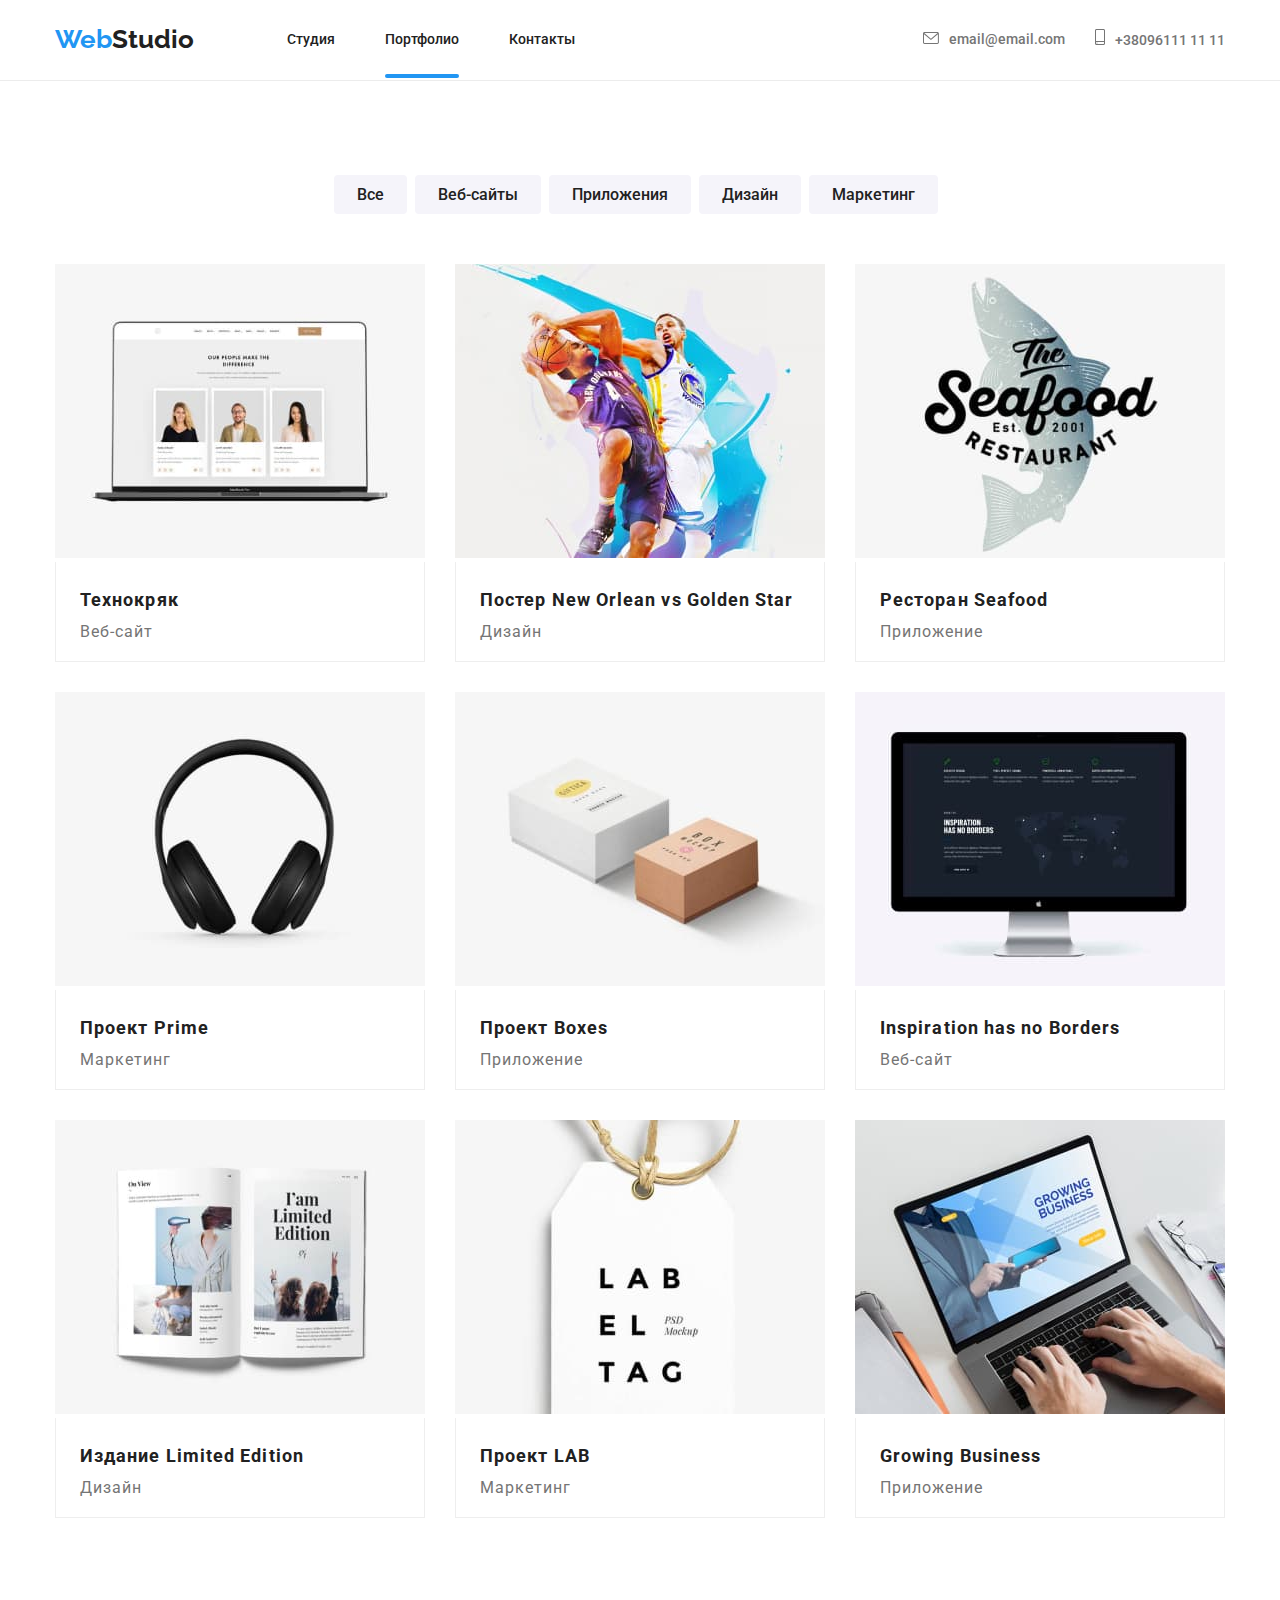
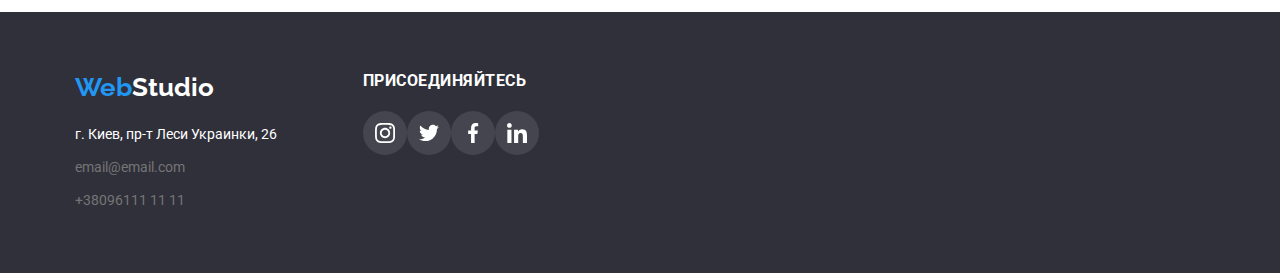
==== portfolio.html @ d04120c4 "5" ====
<!DOCTYPE html>
<html lang="en">
  <head>
    <meta charset="UTF-8" />
    <meta http-equiv="X-UA-Compatible" content="IE=edge" />
    <meta name="viewport" content="width=device-width, initial-scale=1.0" />
    <link rel="preconnect" href="https://fonts.gstatic.com" />
    <link rel="preconnect" href="https://fonts.gstatic.com" />
    <link
      href="https://fonts.googleapis.com/css2?family=Raleway:wght@700&family=Roboto:wght@400;500;700;900&display=swap"
      rel="stylesheet"
    />
    <link
      rel="stylesheet"
      href="https://cdnjs.cloudflare.com/ajax/libs/modern-normalize/1.0.0/modern-normalize.css"
      integrity="sha512-Zx6MlUMKSVJoQ+83OwhdILe8cSEsCzfqThJd7J/VA2UrK6Ctj85p+xzqfyuNXE5B1k25uUdmJ2OzItbBy9GHAQ=="
      crossorigin="anonymous"
    />
    <link rel="stylesheet" href="./css/styles.css" />
    <link rel="stylesheet" href="./css/portfolio.css" />
    <title>portfolio</title>
  </head>

  <body>
    <header class="header">
      <div class="ctn">
        <nav class="nav">
          <a class="logo" href="./index.html"
            >Web<span class="logoS">Studio</span>
          </a>

          <ul class="nav-list">
            <li class="nav-item">
              <a class="link" href="./index.html">Студия</a>
            </li>
            <li class="nav-item">
              <a class="link active" href="./portfolio.html">Портфолио</a>
            </li>
            <li class="nav-item">
              <a class="link" href="#">Контакты</a>
            </li>
          </ul>

          <!-- address -->

          <ul class="contact">
            <li>
              <a class="link" href="mailto:email@email.com">
                <svg class="contact-icon" width="16" height="12">
                  <use href="./images/symbol-defs.svg#icon-envelope-1"></use>
                </svg>email@email.com
              </a>
            </li>
            <li>
              <a class="link" href="tel:+380961111111">
                <svg class="contact-icon" width="10" height="16">
                  <use href="./images/symbol-defs.svg#icon-smartphone-1">
                  </use></svg>+38096111 11 11
              </a>
            </li>
          </ul>
        </nav>
      </div>
    </header>

    <main>
      <section class="portf">
        <div class="ctn">
          <h2 class="visually-hidden">Портфолио</h2>

          <!--button-->

          <ul class="button-menu">
            <li class="button-item">
              <button type="button" class="button">Все</button>
            </li>
            <li class="button-item">
              <button type="button" class="button">Веб-сайты</button>
            </li>
            <li class="button-item">
              <button type="button" class="button">Приложения</button>
            </li>
            <li class="button-item">
              <button type="button" class="button">Дизайн</button>
            </li>
            <li class="button-item">
              <button type="button" class="button">Маркетинг</button>
            </li>
          </ul>

          <!-- карточки -->
          <ul class="examples">
            <li class="exampl-el">
              <a class="example-link" href="#">
                <div class="thumb">
                  <img width="370" src="./images/imgtechno.jpg" alt="Технокряк" />
                  <div class="overlay">
                  <p class="overlay__text">
                    Технокряк это современная площадка распространения коронавируса. Компании используют эту платформу для цифрового шпионажа и атак на защищённые сервера конкурентов. 
                  </p>
                </div></div>
                <div class="product">
                  <h3>Технокряк</h3>
                  <p>Веб-сайт</p>
                </div>
              </a>
            </li>

            <li class="exampl-el">
              <a class="example-link" href="#">
                <div class="thumb">
                <img width="370"
                  src="./images/imgneworlean.jpg"
                  alt="Постер New Orlean vs Golden Star" />
                  <div class="overlay">
                  <p class="overlay__text">
                    Технокряк это современная площадка распространения коронавируса. Компании используют эту платформу для цифрового шпионажа и атак на защищённые сервера конкурентов. 
                  </p>
                </div></div>
                <div class="product">
                  <h3>Постер New Orlean vs Golden Star</h3>
                  <p>Дизайн</p>
                </div>
              </a>
            </li>

            <li class="exampl-el">
              <a class="example-link" href="#">
                <div class="thumb">
                <img width="370" src="./images/imgseafood.jpg"
                  alt="Inspiration has no Borders"/>
                   <div class="overlay">
                    <p class="overlay__text">
                      Технокряк это современная площадка распространения коронавируса. Компании используют эту платформу для цифрового шпионажа и атак на защищённые сервера конкурентов. 
                    </p>
                  </div></div>
                <div class="product">
                  <h3>Ресторан Seafood</h3>
                  <p>Приложение</p>
                </div>
              </a>
            </li>

            <li class="exampl-el">
              <a class="example-link" href="#">
                <div class="thumb">
                <img width="370" src="./images/imgprime.jpg"
                  alt="Проект Prime"/>
                  <div class="overlay">
                  <p class="overlay__text">
                    Технокряк это современная площадка распространения коронавируса. Компании используют эту платформу для цифрового шпионажа и атак на защищённые сервера конкурентов. 
                  </p>
                </div></div>
                <div class="product">
                  <h3>Проект Prime</h3>
                  <p>Маркетинг</p>
                </div>
              </a>
            </li>

            <li class="exampl-el">
              <a class="example-link" href="#">
                <div class="thumb">
                <img width="370" src="./images/imgboxes.jpg"
                  alt="Проект Boxes" />
                  <div class="overlay">
                    <p class="overlay__text">
                      Технокряк это современная площадка распространения коронавируса. Компании используют эту платформу для цифрового шпионажа и атак на защищённые сервера конкурентов. 
                    </p>
                  </div></div>
                <div class="product">
                  <h3>Проект Boxes</h3>
                  <p>Приложение</p>
                </div>
              </a>
            </li>

            <li class="exampl-el">
              <a class="example-link" href="#">
                <div class="thumb">
                <img width="370"
                  src="./images/imgnoborders.jpg"
                  alt="Inspiration has no Borders" />
                  <div class="overlay">
                    <p class="overlay__text">
                      Технокряк это современная площадка распространения коронавируса. Компании используют эту платформу для цифрового шпионажа и атак на защищённые сервера конкурентов. 
                    </p>
                  </div></div>
                <div class="product">
                  <h3>Inspiration has no Borders</h3>
                  <p>Веб-сайт</p>
                </div>
              </a>
            </li>

            <li class="exampl-el">
              <a class="example-link" href="#">
                <div class="thumb">
                <img width="370"
                  src="./images/imglimit.jpg"
                  alt="Издание Limited Edition" />
                  <div class="overlay">
                    <p class="overlay__text">
                      Технокряк это современная площадка распространения коронавируса. Компании используют эту платформу для цифрового шпионажа и атак на защищённые сервера конкурентов. 
                    </p>
                  </div></div>
                <div class="product">
                  <h3>Издание Limited Edition</h3>
                  <p>Дизайн</p>
                </div>
              </a>
            </li>

            <li class="exampl-el">
              <a class="example-link" href="#">
                <div class="thumb">
                <img width="370" src="./images/imglab.jpg" alt="Проект LAB" />
                <div class="overlay">
                  <p class="overlay__text">
                    Технокряк это современная площадка распространения коронавируса. Компании используют эту платформу для цифрового шпионажа и атак на защищённые сервера конкурентов. 
                  </p>
                </div></div>
                <div class="product">
                  <h3>Проект LAB</h3>
                  <p>Маркетинг</p>
                </div>
              </a>
            </li>

            <li class="exampl-el">
              <a class="example-link" href="#">
                <div class="thumb">
                <img width="370"
                  src="./images/imggBusness.jpg"
                  alt="Growing Business" />
                  <div class="overlay">
                    <p class="overlay__text">
                      Технокряк это современная площадка распространения коронавируса. Компании используют эту платформу для цифрового шпионажа и атак на защищённые сервера конкурентов. 
                    </p>
                  </div></div>
                <div class="product">
                  <h3>Growing Business</h3>
                  <p>Приложение</p>
                </div>
              </a>
            </li>
          </ul>
        </div>
      </section>
    </main>

    <footer class="foot">
      <div class="ctn">
        <div class="adress-conteiner">
          <a class="logo bottom" href="#hero"
            >Web<span class="logo-S">Studio</span>
          </a>
          <address class="adress">
            <span class="adress"> г. Киев, пр-т Леси Украинки, 26</span>
            <a class="adress link" href="mailto:email@email.com"
              >email@email.com</a
            >
            <a class="adress link" href="tel:+380961111111">+38096111 11 11</a>
          </address>
        </div>
        <div class="social-links">
          <p class="social-links-text">присоединяйтесь</p>
          
          <ul class="teamate-networks">
            <li class="teamate-network-item">
              <a class="teamate-network-link" href="">
                <svg class="network-icon" width="20" height="20">
                  <use href="./images/symbol-defs.svg#icon-inst"></use>
                </svg>
              </a>
            </li>
            <li class="teamate-network-item">
              <a class="teamate-network-link" href="">
                <svg class="network-icon" width="20" height="16.25">
                  <use href="./images/symbol-defs.svg#icon-twitter"></use>
                </svg>
              </a>
            </li>
            <li class="teamate-network-item">
              <a class="teamate-network-link" href="">
                <svg class="network-icon" width="20" height="20">
                  <use href="./images/symbol-defs.svg#icon-facebook"></use>
                </svg>
              </a>
            </li>
            <li class="teamate-network-item">
              <a class="teamate-network-link" href="">
                <svg class="network-icon" width="20" height="20">
                  <use href="./images/symbol-defs.svg#icon-linkedin"></use>
                </svg>
              </a>
            </li>
          </ul>

        </div>
      </div>
     </footer>
  </body>
</html>
---- css/styles.css ----
:root {
  --maintext: #212121;
  --greytext: #757575;
  --greytext-second: #AFB1B8;
  --focus: #2196f3;
  --herotext: #ffffff;
  --background-main: #ffffff;
  --background-modal: rgba(0, 0, 0, 0.2);
  --background-thumb: rgba(33, 150, 243, 0.9);
  --background-hero: #2f303a;
  --text-adress: rgba(255, 255, 255, 0.6);
  --background-second: #f5f4fa;
  --background-interest: #e5e5e5;
  --bazier: cubic-bezier(0.4, 0, 0.2, 1);
  --card-set-gap: 30px;
}

*,
*::before,
*::after {
  box-sizing: inherit;
  margin: 0;
  padding: 0;
  
}



/* padding-top: 80px; */

body {
  box-sizing: border-box;
  font-family: 'Roboto', sans-serif;
  color: var(--maintext);
  background-color: var(--background-main);
}

a {
  text-decoration: none;
}

ul {
  list-style: none;
}

.ctn {

  /* outline: 1px solid coral; */

  width: 1200px;
  margin: 0 auto;
  padding: 0 15px;
}

.no-gap {
  display: block;
  max-width: 100%;
  height: auto;
}

/*header*/

.header {
  position: sticky;
  top: 0;
  min-height: 80px;
  padding: 24 215px;
  border-bottom: 1px solid #ececec;
  background-color: var(--background-main);
  z-index: 1;
}

.nav {
  font-weight: 500;
  align-items: center;
  line-height: 1.172;
  color: var(--maintext);
  vertical-align: middle;
  justify-content: space-between;
}

.nav-list {
  margin-left: 93px;
}

.nav-item:not(:first-child) {
  margin-left: 50px;
}

.logo {
  display: inline-block;
  font-family: 'Raleway', sans-serif;
  font-size: 26px;
  font-style: normal;
  font-weight: 700;
  line-height: 1.1738;
  color: var(--focus);
  padding-top: 24px;
  padding-bottom: 25px;
}

.logoS {
  color: var(--maintext);
}

.link {
  position: relative;
  font-weight: 500;
  font-size: 14px;
  line-height: 1.172;
  color: inherit;
}

.link.active::after {
  position: absolute;
  bottom: -31px;
  content: '';
  display: block;
  width: 100%;
  height: 4px;
  margin-top: 28px;
  background-color: var(--focus);
  border-radius: 2px;
}

/* contact */

.contact {
  margin-left: auto;
}

.contact a {
  color: var(--greytext);
 }

.contact li:last-child {
  margin-left: 30px;
}

.contact-icon {
  margin-right: 10px;
  text-align: center;
  fill: currentColor;
}

a.link:focus,
a.link:hover {
  color: var(--focus);
  transition: color 250ms var(--bazier), background-color 250ms var(--bazier);
}

/* Hower */

/* a.link:focus .contact-icon,
a.link:hover .contact-icon {
  fill: var(--focus);
} */

a.link:focus::before,
a.link:hover::before {
  color: var(--focus);
}

.header,
.nav,
.nav-list,
.box,
.features-list,
.teem-list,
.contact {
  display: flex;
  align-items: center;
  justify-content: space-between;
}

/*herro*/

.herro {
  margin: 0 auto;
  padding-top: 200px;
  padding-bottom: 200px;
  max-width: 1600px;
  background-color: var(--background-hero);
  background-image: linear-gradient(
      to right,
      rgba(47, 48, 58, 0.4),
      rgba(47, 48, 58, 0.4)
    ),
    url(../images/bgr.jpg);
  background-repeat: no-repeat;
  background-size: cover;
  text-align: center;
}

/* align-items: center;
  justify-content: space-between; */

.herro h1 {
  color: var(--herotext);
  display: block;
  font-weight: 900;
  line-height: 1.1738;
  font-size: 44px;
  font-style: normal;
  text-transform: uppercase;
  margin-bottom: 30px;
}

.herro-button {
  display: inline-block;
  cursor: pointer;
  border-radius: 4px;
  font-weight: 700;
  font-size: 16px;
  line-height: 1.875;
  letter-spacing: 0.06em;
  border: 1px solid transparent;
  background-color: var(--focus);
  color: var(--background-second);
  width: 200px;
  height: 50px;
  box-shadow: 0px 4px 4px rgba(0, 0, 0, 0.15);
}

.herro-button:focus,
.herro-button:hover {
  background-color: var(--background-second);
  color: var(--focus);
}

/*features*/

.features {
  padding: 94px 0;
}

.visually-hidden {
  position: absolute;
  width: 1px;
  height: 1px;
  margin: -1px;
  border: 0;
  padding: 0;
  white-space: nowrap;
  clip-path: inset(100%);
  clip: rect(0 0 0 0);
  overflow: hidden;
}

.features-item:not(:last-of-type) {
  margin-right: 30px;
}

.features h3 {
  font-weight: 700;
  font-size: 14px;
  line-height: 1.142;
  text-transform: uppercase;
  margin: 0;
  padding: 0;
  margin-top: 30px;
  margin-bottom: 10px;
}

.features p {
  font-weight: 400;
  font-size: 14px;
  line-height: 1.712;
  color: var(--greytext);
}

.thumb-features {
  width: 270px;
  height: 120px;
  background-color: var(--background-second);
  display: flex;
  align-items: center;
  justify-content: center;
}

/* interest */

.interest {
  padding-bottom: 94px;
}

.interest h2 {
  font-weight: 700;
  font-size: 36px;
  line-height: 1.172;
  text-align: center;
}

.box {
  margin-top: 50px;
}

/* .box img { display: block;} */

.thumb-interest {
  position: relative;
  width: 370px;
  height: 294px;
}

.thumb-interest > img {
  display: block;
  height: 100%;
  width: 100%;
  object-fit: cover;
}

.interest__text {
  position: absolute;
  bottom: 0;
  width: 100%;
  height: 70px;
  background: rgba(47, 48, 58, 0.8);
  font-weight: 700;
  font-size: 14px;
  line-height: 1.172;
  color: var(--herotext);
  text-transform: uppercase;


  display: flex;
  justify-content: center;
  align-items: center;
  padding: 27px 0;
}

/*teem*/

.teem {
  padding-top: 94px;
  padding-bottom: 94px;
  background-color: var(--background-second);
}

.teem h2 {
  font-weight: 700;
  font-size: 36px;
  line-height: 1.172;
  text-align: center;
  margin-bottom: 50px;
}

.team-card {
  padding: 30px 32px;
  background-color:var(--background-main);
  border-radius: 0px 0px 4px 4px;
}

.teem h3 {
  font-weight: 500;
  font-size: 16px;
  line-height: 1.172;
  text-align: center;
  padding-bottom: 10px;
}

.teem p {
  color: var(--greytext);
  font-weight: 400;
  font-size: 16px;
  line-height: 1.172;
  text-align: center;
}

.teem-item {
  box-shadow: 0px 1px 3px rgb(0 0 0 / 12%), 0px 1px 1px rgb(0 0 0 / 12%),
    0px 2px 1px rgb(0 0 0 / 22%);
  border-radius: 0px 0px 4px 4px;
}

.teem-item img {
  display: block;
}

.teem-item:hover,
.teem-item:focus {
  box-shadow: 0px 1px 1px rgba(0, 0, 0, 0.12), 0px 4px 4px rgba(0, 0, 0, 0.06),
    1px 4px 6px rgba(0, 0, 0, 0.16);
  outline: none;
  transition: color 250ms var(--bazier), background-color 250ms var(--bazier);
}

.teamate-networks {
  margin-top: 16px;
  display: flex;
  justify-content: space-between;

  /* text-align: center; */
  /* align-items: ; */
  color: var(--greytext);
  }


.teamate-networks:not(:last-child) {
  margin-right: 10px;
}

/* .teamate-network-item:not(:last-of-type) {
  margin-right: 10px;
} */

.teamate-network-link {
  display: inline-flex;

  /* outline: coral 1px solid; */
  color: var(--greytext-second);
  object-fit: contain;
  border-radius: 50%;
  width: 44px;
  height: 44px;
  align-items: center;
  justify-content: center;
}

.teamate-network-item {
  align-items: baseline;
 }

.teamate-network-link:hover,
.teamate-network-link:focus {
  color: var(--background-main);
  background-color: var(--focus);
  position: centre;
  transition: color 250ms var(--bazier), background-color 250ms var(--bazier);

  /* background-color: var(--focus); */
  /* fill: darkmagenta; */
}

.network-icon {
  fill: currentColor;
  width: 20px;
  height: 20px;
  object-fit: contain;
  
}

/* CLIENT*S */

.client {
  padding: 94px 0;
}

.client .title{
  margin-bottom: 50px;
}
  
.client ul {
  display: flex;
  align-items: center;
  justify-content: space-between;
  /* outline: var(--focus) 1px dashed; */
}
  
.client li {
  
  width: 170px;
  height: 90px;
  }
  

.client-item:hover .client-icon,
.client-item:focus .client-icon {
  
  color: var(--focus);
  fill: var(--focus);
  /* background-color: var(--focus); */
  outline: none;
  transition: color 250ms var(--bazier), background-color 250ms var(--bazier);
}

.client-item a {
  width: 100%;
  height: 100%;
  display: flex;
  align-items: center;
  justify-content: center;
  border: var(--greytext-second) 1px solid;
  color:var(--greytext-second);
  border-radius: 4px;
}
   
.client-item a:hover,
.client-item a:focus {
  border-color: var(--focus);
  outline: none;
  fill: var(--focus);
  color: var(--focus);
  transition: color 250ms var(--bazier), background-color 250ms var(--bazier);
}

.client-icon {
  fill: currentColor;
}

/* .client-item:hover .client-icon,
.client-item:focus .client-icon {
  fill: var(--focus);
} */
/* 
.client-item:hover { 
  background-color: var(--focus);
  fill: var(--focus);
 } */
  
/*footer*/
  
.foot {
  padding: 60px;
  background-color: var(--background-hero);
  
}

.foot > .ctn {
  display: flex;
  flex-wrap: wrap;
}

.logo-S {
  color: var(--herotext);
}

.adress {
  font-weight: 400;
  font-size: 14px;
  line-height: 1.714;
  text-decoration: none;
  color: var(--herotext);
  font-style: normal;
}

a.adress {
  color: var(--greytext);
  display: block;
  margin-top: 9px;
}

.social-links {
  margin-left: 86px;
  align-items: baseline;
}

.social-links .teamate-network-link {
background: rgba(255, 255, 255, 0.1);
color: var(--background-main);
fill: var(--herotext);
}

.social-links-text {
  font-family: Roboto, sans-serif;
  font-weight: 700;
  size: 14px;
  line-height: 1.172;
  letter-spacing: 0.03em;
  text-transform: uppercase;  
  color: var(--background-main);
  margin-bottom: 20px;
}

.foot .teamate-network-link:hover,
.foot .teamate-network-link:focus {
  color: var(--background-main);
  background-color: var(--focus);
  transition: color 250ms var(--bazier), background-color 250ms var(--bazier);
}

.nav-list::after {
  content: '';
  position: absolute;

  /* buttom 0; */
  left: 0;
  width: 100%;
  background-color: var(--focus);
  height: 5px;
  opacity: 0;
}

/* h2 - section title */

.title {
  font-weight: 700;
  font-size: 36px;
  line-height: 1.16;
  text-align: center;
  margin: 0;
  padding: 0;
}

.bottom {
  padding: 0;
  margin-bottom: 20px;
}

.thumb {
  position: relative;
  overflow: hidden;
}

.example-link:hover,
.example-link:focus {
  box-shadow: 0px 1px 1px rgba(0, 0, 0, 0.12), 0px 4px 4px rgba(0, 0, 0, 0.06),
    1px 4px 6px rgba(0, 0, 0, 0.16);
  outline: none;
}

.overlay {
  position: absolute;
  bottom: 0;
  left: 0;

  transform: translateY(101%);

  width: 100%;
  height: 100%;
  background-color: var(--background-thumb);

  transition: transform 250ms var(--bazier);
}


.example-link:hover .overlay,
.example-link:focus .overlay {
  transform: translateY(0);
}

.overlay__text {
  margin: 0;
  padding: 63px 24px;

  color: var(--background-main);
  font-size: 18px;
  line-height: 1.56;

}
  
.backdrop {
  position: fixed;
  top: 0;
  left: 0;
  width: 100%;
  height: 100%;
  background-color: var(--background-modal);
  z-index: 100;
}

.modal {
  position: absolute;
  top: 50%;
  left: 50%;
  transform: translate(-50%, -50%);
  background-color: var(--background-main);
  max-width: 528px;
  width: 100%;
  /* min-height: 581px; */
  padding: 40px;
  max-height: 100vh;
  overflow-y: auto;
}

.backdrop.is-hidden {
  opacity: 0;
  pointer-events: none;
  visibility: hidden;
}

.close-button {
  position: absolute;
  display: flex;
  top: 8px;
  right: 8px;
  align-items: center;
  border-radius: 50%;
  border: 1px solid rgba(0,0,0,0.1);;
  width: 30px;
  height: 30px;
  justify-content: center;
}

  /* section {
    outline: rebeccapurple 1px dashed;
  }
  
  li {
    outline: royalblue 1px dashed;
  } */
---- css/portfolio.css ----
:root {
  --maintext: #212121;
  --greytext: #757575;
  --focus: #2196f3;
  --herotext: #ffffff;
  --background-main: #ffffff;
  --background-hero: #2f303a;
  --background-thumb: rgba(33, 150, 243, 0.9);
  --text-adress: rgba(255, 255, 255, 0.6);
  --background-second: #f5f4fa;
  --background-interest: #e5e5e5;
  --bazier: cubic-bezier(0.4, 0, 0.2, 1);
  --card-set-gap: 30px;
}

*,
*::before,
*::after {
  box-sizing: inherit;
  margin: 0;
  padding: 0;
}

/* body {padding-top: 80px;} */

/*portfolio*/

.portf {
  padding: 94px 0;
}

.visually-hidden {
  position: absolute;
  width: 1px;
  height: 1px;
  margin: -1px;
  border: 0;
  padding: 0;
  white-space: nowrap;
  clip-path: inset(100%);
  clip: rect(0 0 0 0);
  overflow: hidden;
}

.button-menu {
  display: flex;
  justify-content: center;
  align-items: center;
  font-size: 16px;
  line-height: 1.625;
  background-color: none;
  color: var(--maintext);
  margin-bottom: 50px;
}

.button-menu li:not(last-of-type) {
  margin-right: 8px;
}

.button {
  background-color: var(--background-second);
  color: var(--maintext);
  font-family: inherit;
  font-weight: 500;
  font-size: 16px;
  line-height: 1.62;
  text-align: center;
  border: 1px solid transparent;
  padding: 6px 22px;
  border-radius: 4px;
  transition: color 250ms var(--bazier), background-color 250ms var(--bazier),
  box-shadow: 250ms var(--bazier);
  cursor: pointer;
}

.button:hover,
.button:focus,
.button:active {
  color: var(--background-main);
  background-color: var(--focus);
  box-shadow: 0px 3px 1px rgba(0, 0, 0, 0.1), 0px 1px 2px rgba(0, 0, 0, 0.08),
    0px 2px 2px rgba(0, 0, 0, 0.12);
  outline: none;
  transition: color 250ms var(--bazier), background-color 250ms var(--bazier);
}

.examples {
  display: flex;
  flex-wrap: wrap;
  margin-left: -30px;
  margin-top: -30px;
  
  /* margin-left: calc(-1 * var(--card-set-gap));
  margin-top: calc(-1 * var(--card-set-gap)); */
}

.exampl-el {
  max-width: 370px;
  flex-basis: calc(100% / 3 - var(--card-set-gap));
  margin-left: 30px;
  margin-top: 30px;
}

.example-link {
  display: block;
  transition: box-shadow 250ms var(--bazier);
}

.product {
  padding: 20px 24px;
  border: 1px solid #eeeeee;
  border-top: none;
}

.product h3 {
  font-weight: 700;
  font-size: 18px;
  line-height: 2;
  letter-spacing: 0.06em;
  color: var(--maintext);
}

.product p {
  margin-top: 4px;
  font-weight: 400;
  font-size: 16px;
  line-height: 1, 85;
  color: var(--greytext);
  letter-spacing: 0.06em;
}
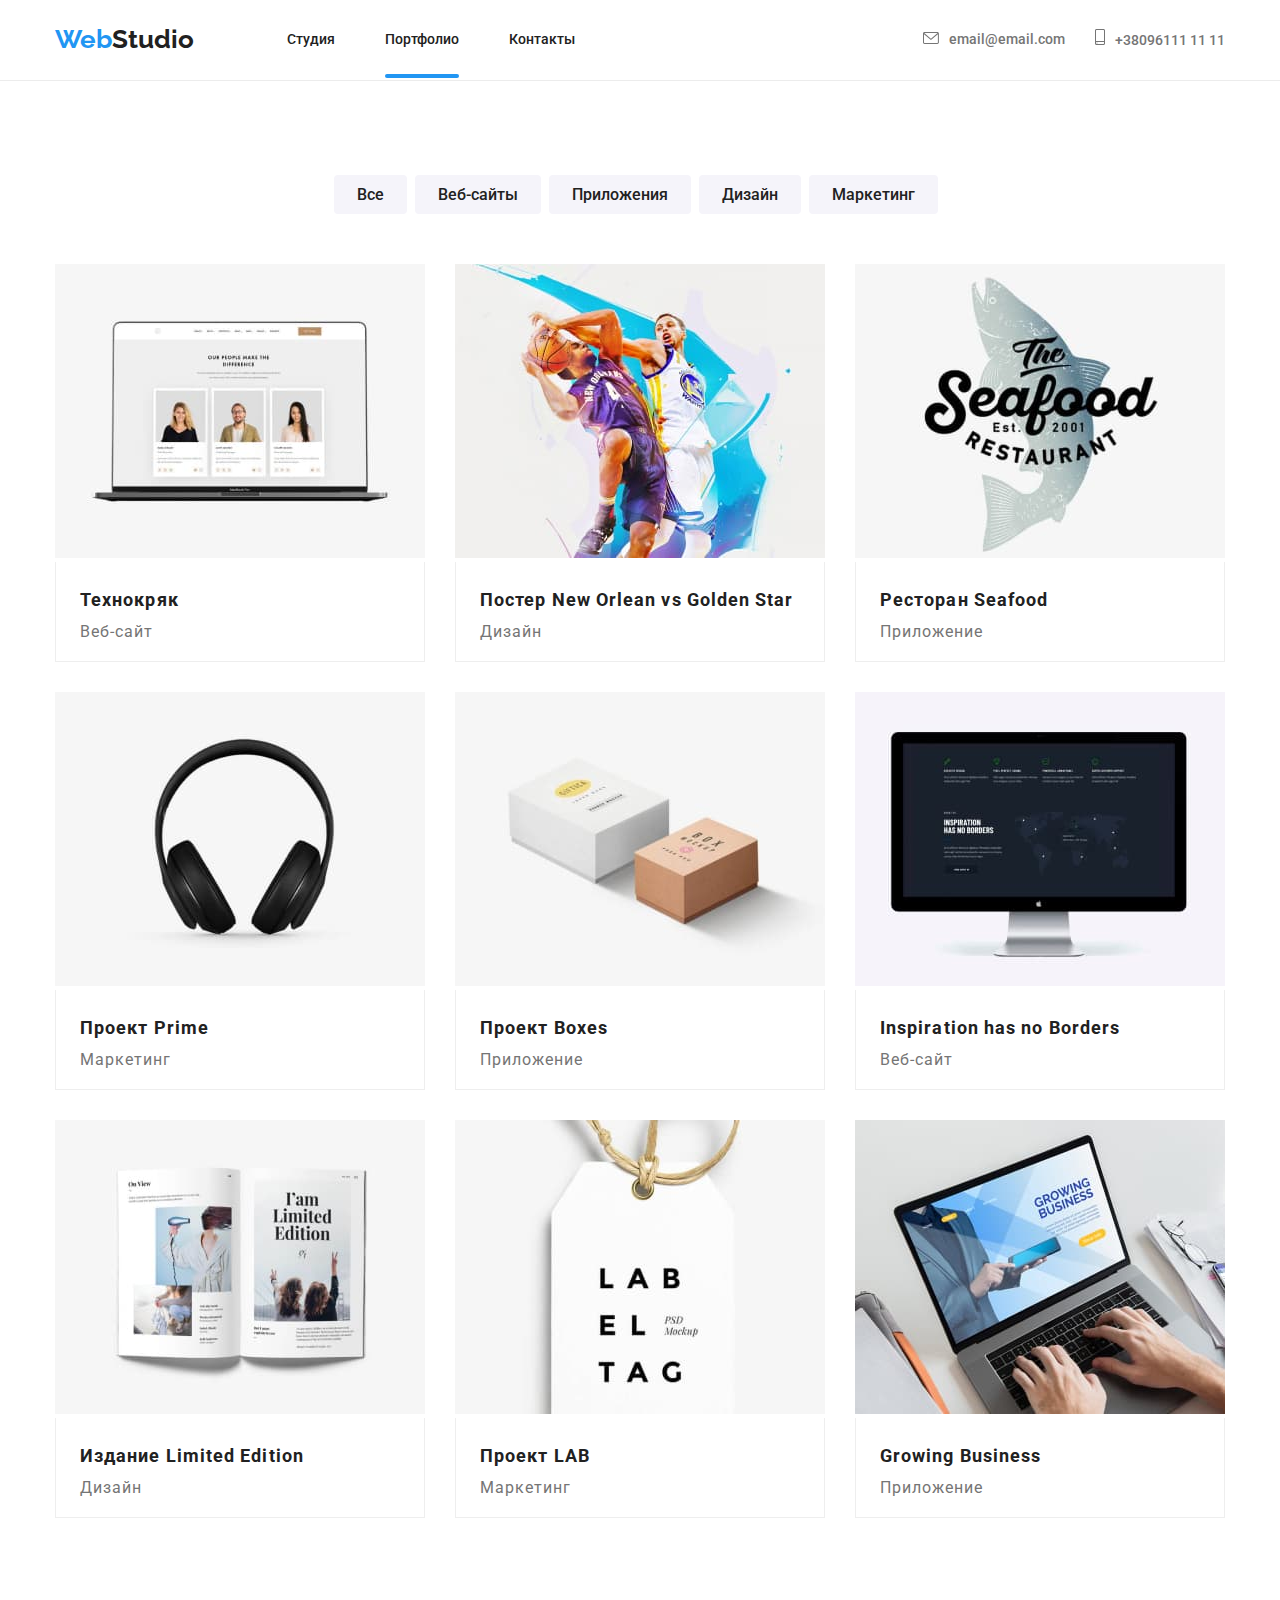
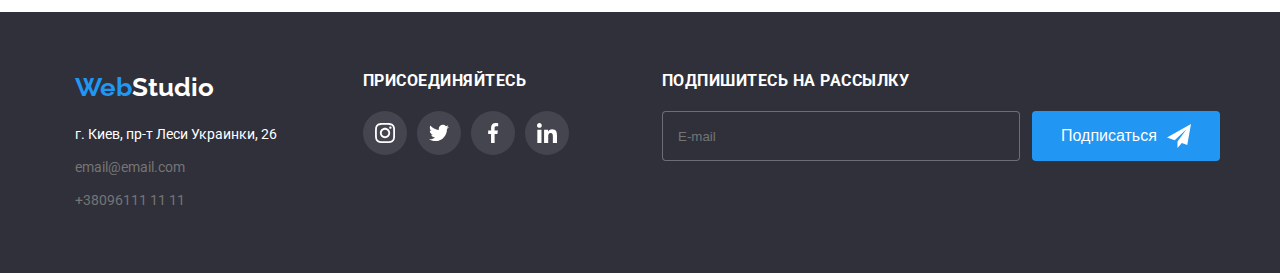
==== commit 464df840: "6" ====
--- a/portfolio.html
+++ b/portfolio.html
@@ -251,6 +251,7 @@
 
     <footer class="foot">
       <div class="ctn">
+
         <div class="adress-conteiner">
           <a class="logo bottom" href="#hero"
             >Web<span class="logo-S">Studio</span>
@@ -263,6 +264,7 @@
             <a class="adress link" href="tel:+380961111111">+38096111 11 11</a>
           </address>
         </div>
+
         <div class="social-links">
           <p class="social-links-text">присоединяйтесь</p>
           
@@ -297,8 +299,33 @@
             </li>
           </ul>
 
+        </div> 
+
+        
+          <form>
+            <div class="sing">
+              <label for="mail" class="sing-label">
+              Подпишитесь на рассылку</label>
+              <div class="sing__wraper">
+                <input class="sing__input" type="email" name="mail" 
+                placeholder="E-mail"/>
+            
+          
+                <button class="sing__button" type="submit">Подписаться
+                  <svg class="sing__icon" width="24" height="24">
+                    <use href="./images/symbol-defs.svg#icon-send">
+                    </use>
+                  </svg>
+                </button>
+              </div>
+              
+            </div>
+
+          
+          </form>
+        
         </div>
-      </div>
-     </footer>
+      </footer>
+      
   </body>
 </html>
--- a/css/styles.css
+++ b/css/styles.css
@@ -396,7 +396,7 @@
   }
 
 
-.teamate-networks:not(:last-child) {
+.teamate-network-item:not(:last-of-type) {
   margin-right: 10px;
 }
 
@@ -580,6 +580,62 @@
   height: 5px;
   opacity: 0;
 }
+
+/* footer__sing */
+
+.sing {
+  margin-left: 93px;
+}
+
+.sing__button {
+  /* position: relative; */
+  font-size: 16px;
+  line-height: 1.875;
+  background-color: #2196F3;
+  border-radius: 4px;
+  border: none;
+  color: var(--herotext);
+  padding: 10px 29px;
+  display: flex;
+  align-items: center;
+  justify-content: center;
+  margin-left: 12px;
+}
+
+.sing__icon {
+  /* position: absolute; */
+  /* top: 50%; */
+  right: 28px;
+  /* transform: translateY(-50%); */
+  color: rgb(255, 255, 255) ;
+  margin-left: 10px;
+}
+
+.sing-label {
+  color: var(--herotext);
+  display: block;
+  text-transform: uppercase;
+  margin-bottom: 20px;
+  font-weight: 700;
+  line-height: 1.172;
+  letter-spacing: 0.03em;
+}
+
+.sing__wraper {
+  display: inline-flex;
+}
+
+.sing__input {
+  background-color: var(--background-hero);
+  border: rgba(255, 255, 255, 0.3) 1px solid;
+  border-radius: 4px;
+  width: 358px;
+  height: 50px;
+  padding: 15px;
+}
+
+
+
 
 /* h2 - section title */
 
@@ -676,11 +732,181 @@
   right: 8px;
   align-items: center;
   border-radius: 50%;
-  border: 1px solid rgba(0,0,0,0.1);;
+  border: 1px solid rgba(0,0,0,0.1);
   width: 30px;
   height: 30px;
   justify-content: center;
-}
+  background-color: var(--background-main);
+}
+
+/* modal - FORM */
+
+.modal {
+  display: flex;
+  flex-wrap: wrap;
+  justify-content: center;
+}
+
+.form__text {
+  font-weight: 700;
+  font-size: 20px;
+  line-height: 1.172;
+  letter-spacing: 0.03em;
+  text-align: center;
+  margin-bottom: 12px;
+}
+
+.form__item:not(last-of-type) {
+  margin-bottom: 10px;
+}
+
+.form label {
+  display: block;
+  font-weight: 400;
+  font-size: 12px;
+  line-height: 1.172;
+  letter-spacing: 0.01em;
+  color: var(--greytext);
+  margin-bottom: 4px;
+}
+
+.form input {
+  width: 100%;
+  height: 40px;
+  padding: 11px 42px;
+  border: 1px solid rgba(33, 33, 33, 0.2);
+  border-radius: 4px;
+}
+
+.form-input__wraper {
+  position: relative;
+  display: block;
+}
+
+.form-icon {
+  position: absolute;
+  top: 50%;
+  transform: translateY(-50%);
+  left: 12px;
+  
+}
+
+.form__item input:focus {
+  outline: none;
+  border-color: var(--focus);
+}
+
+.form-input__wraper:focus .form-icon,
+.form-input__wraper:hover .form-icon {
+  color: var(--focus);
+  fill: var(--focus);
+  transition: fill 250ms var(--bazier)
+}
+
+.textarea {
+  width: 100%;
+  height: 120px;
+  border: 1px solid rgba(33, 33, 33, 0.2);
+  resize: none;
+  padding: 12px 16px;
+  border-radius: 4px;
+}
+
+.textarea:focus {
+  outline: none;
+  border-color: var(--focus);
+}
+
+/* checkbox */
+
+.checkbox {
+  margin-top: 20px;
+  position: relative;
+}
+
+.checkbox__label {
+  display: inline-flex;
+  justify-content: center;
+  text-align: center;
+}
+
+.checkbox__input {
+  
+  position: absolute;
+  width: 1px;
+  height: 1px;
+  margin: -1px;
+  border: 0;
+  padding: 0;
+  white-space: nowrap;
+  clip-path: inset(100%);
+  clip: rect(0 0 0 0);
+  overflow: hidden;
+}
+
+.checkbox__icon {
+  position: absolute;
+  transition: opacity 250ms var(--bazier)
+
+}
+
+.check {
+  opacity: 0;
+}
+
+.checkbox__input:checked ~ .check {
+  opacity: 1;
+}
+
+.checkbox__input:checked ~ .uncheck {
+  opacity: 0;
+}
+
+.checkbox__text {
+  font-size: 14px;
+  line-height: 1.1714;
+  letter-spacing: 0.03em;
+  color: var(--greytext);
+}
+
+.checkbox__link {
+  text-decoration: underline;
+  color: var(--focus);
+}
+
+.checkbox__icon {
+  position: absolute;
+  left: -20px;
+  top: 1px;
+}
+
+/* button__submit */
+
+
+.submit {
+  margin-top: 20px;
+  background-color: #2196F3;
+  border-radius: 4px;
+  border: none;
+  color: var(--herotext);
+  padding: 10px 55px;
+}
+
+.submit:hover,
+.submit:focus {
+  background-color: #188CE8;
+}
+
+.close-button:focus .close-button__icon,
+.close-button:hover .close-button__icon {
+  fill: var(--focus);
+  transition: fill 250ms var(--bazier);
+}
+
+
+
+/* div { */
+  /* outline: 1px var(--focus) solid; */
 
   /* section {
     outline: rebeccapurple 1px dashed;
